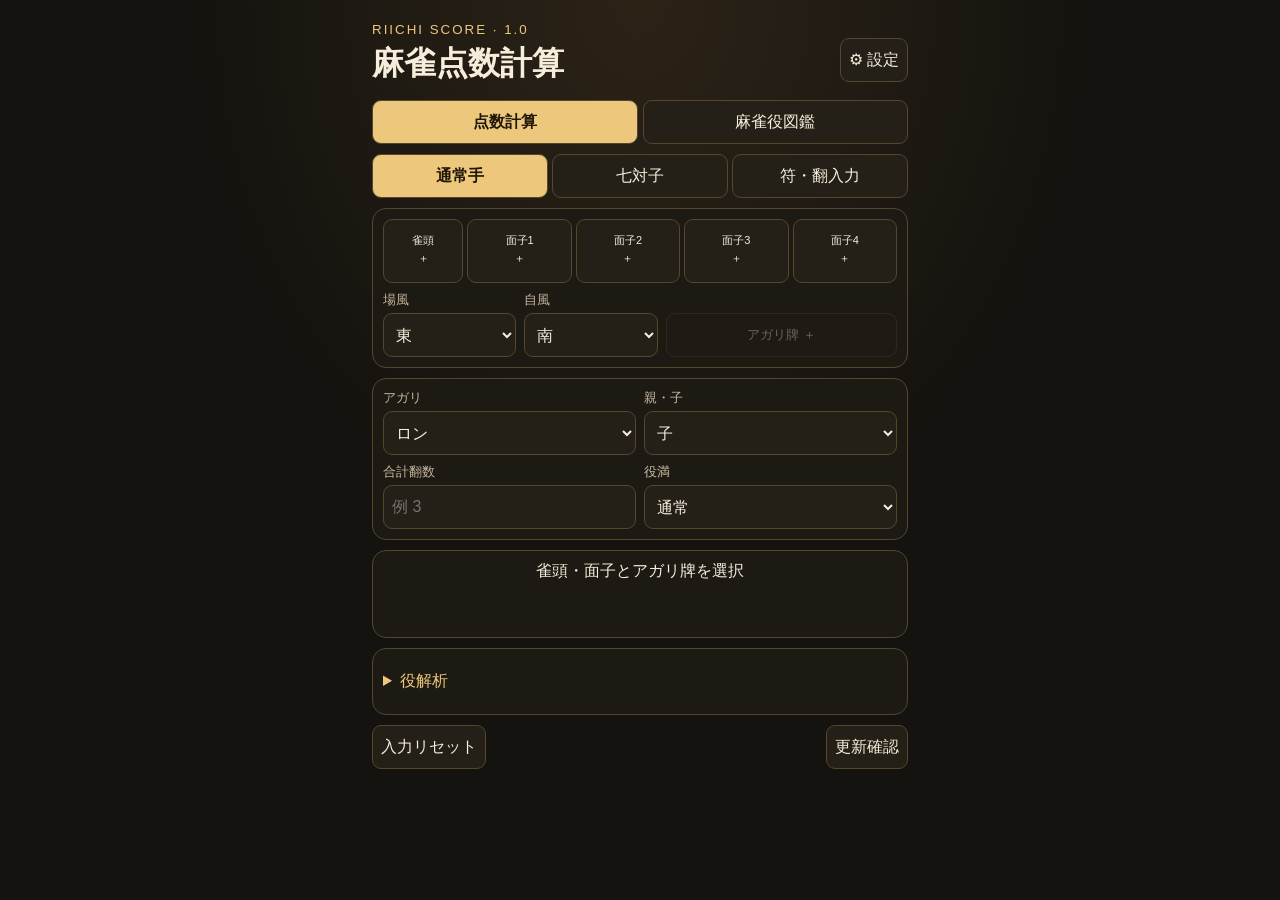
==== index.html @ 222a1c21 "Keep yaku application visible and version browser modules" ====
<!doctype html>
<html lang="ja">
<head>
<meta charset="utf-8">
<meta name="viewport" content="width=device-width,initial-scale=1,viewport-fit=cover">
<meta name="theme-color" content="#15130f">
<meta name="apple-mobile-web-app-capable" content="yes">
<link rel="manifest" href="./manifest.webmanifest">
<link rel="apple-touch-icon" href="./icon-192.png">
<link rel="stylesheet" href="./style.css">
<title>麻雀点数計算</title>
</head>
<body><main>
<header><div><small>RIICHI SCORE · 1.0</small><h1>麻雀点数計算</h1></div><button id="settings" aria-label="ルール設定">⚙ 設定</button></header>
<div id="appTabs" role="tablist" aria-label="アプリ画面">
<button type="button" id="scoreTab" role="tab" aria-selected="true" aria-controls="scorePage">点数計算</button>
<button type="button" id="guideTab" role="tab" aria-selected="false" aria-controls="guidePage" tabindex="-1">麻雀役図鑑</button>
</div>
<div id="scorePage" role="tabpanel" aria-labelledby="scoreTab">
<nav id="modes" aria-label="入力モード"></nav>
<section id="hand"><div id="groups"></div><div id="conditions"><label>場風<select id="round"></select></label><label>自風<select id="seat"></select></label><button id="win">アガリ牌 ＋</button></div><label id="pinfuRow" hidden><input type="checkbox" id="pinfu" checked>平和（符計算に適用）</label></section>
<section id="inputs">
<div class="row"><label>アガリ<select id="method"><option value="ron">ロン</option><option value="tsumo">ツモ</option></select></label><label>親・子<select id="dealer"><option value="child">子</option><option value="dealer">親</option></select></label></div>
<div class="row"><label id="chiRow" hidden>七対子の符<select id="chi"><option>25</option><option>50</option></select></label><label id="fuRow" hidden>符<select id="fu"></select></label><label>合計翻数<input id="han" type="number" inputmode="numeric" min="1" max="99" placeholder="例 3"></label><label>役満<select id="yakuman"><option value="0">通常</option></select></label></div>
</section>
<section id="result" aria-live="polite"></section>
<section>
<details id="analysis"><summary>役解析</summary>
<p>通常手は上の入力を使用します。門前の14枚入力では七対子・国士無双や面子の別解も比較します。</p>
<label><span><input id="useFullHand" type="checkbox">門前の14枚を入力（最後の1枚が和了牌）</span></label>
<label id="fullHandRow" hidden>m＝萬子、p＝筒子、s＝索子、z＝字牌（東南西北白發中）<input id="fullHand" type="text" placeholder="例 1122334455667m 7m" autocapitalize="off" spellcheck="false"></label>
<div class="row" id="analysisWinds" hidden><label>場風<select id="analysisRound"></select></label><label>自風<select id="analysisSeat"></select></label></div>
<label>リーチ<select id="reach"><option value="0">なし</option><option value="1">リーチ</option><option value="2">ダブルリーチ</option></select></label>
<details id="yakuCustom"><summary>カスタム ▼</summary>
<label>和了時の状況<select id="yakuEvent"></select></label>
<label><span><input id="ippatsu" type="checkbox">一発</span></label>
<div class="row"><label>ドラ<input id="dora" type="number" min="0" max="99" inputmode="numeric"></label><label>裏ドラ<input id="ura" type="number" min="0" max="99" inputmode="numeric"></label><label>赤ドラ<input id="aka" type="number" min="0" max="99" inputmode="numeric"></label></div>
<label id="localYakuRow" hidden><span><input id="localYaku" type="checkbox">手の内一盃口を採用（ローカル・1翻）</span></label>
</details>
<div id="yakuResults" aria-live="polite">役解析を読み込み中…</div>
<button id="applyHan" type="button" disabled>翻数に適用</button>
</details>

</section>
<footer><button id="reset">入力リセット</button><button id="update">更新確認</button></footer><p id="status" role="status"></p>
</div>
<div id="guidePage" role="tabpanel" aria-labelledby="guideTab" hidden>
<section>
<div class="row"><label>役名<input id="search" type="search" placeholder="例 平和・ピンフ"></label></div>
<div class="row"><label>種類<select id="type"><option value="">すべて</option><option>通常役</option><option>役満</option><option>ダブル役満</option><option>ローカル役</option></select></label>
<label>翻数・倍率<select id="value"><option value="">すべて</option><option>1翻</option><option>2翻</option><option>3翻</option><option>4翻</option><option>5翻</option><option>6翻</option><option>役満</option><option>ダブル役満</option></select></label></div>
</section>
<p>役満の倍率とローカル役の扱いは卓のルールで異なります。牌は完成形の一例です。金の実線は対子、破線は副露です。槓や流し満貫などは14枚と異なる例を表示します。</p>
<div id="guide"></div>
<p>参考資料　<a href="https://www.nihon-majan.org/ritimajyanyakuitiran.html">日本麻雀連盟</a>・<a href="https://saikouisen.com/pdf/saikouisen_regulation.pdf">最高位戦</a>・<a href="https://www.jannavi.net/yaku/local_yaku/">ジャンナビ</a>・<a href="https://www.mahjong-toryu.com/rule.html">麻雀闘龍</a></p>

</div>
</main>
<dialog id="picker"><div class="sheet"><header><h2 id="pickerTitle"></h2><button id="close">閉じる</button></header><div id="pickerBody"></div></div></dialog>
<script type="module" src="./app.mjs?v=1.0.6"></script>
</body></html>
---- style.css ----
*{box-sizing:border-box} [hidden]{display:none!important}
:root{color-scheme:dark;font-family:-apple-system,BlinkMacSystemFont,"Hiragino Sans",sans-serif;color:#f6eddb;background:#15130f;--gold:#edc87c;--line:#55462d;--muted:#c6b89f}
body{margin:0;background:radial-gradient(ellipse at top,#2c2317,transparent 450px)}
main{max-width:560px;margin:auto;padding: max(20px,env(safe-area-inset-top)) 12px max(16px,env(safe-area-inset-bottom))}
header,.row,footer,#conditions{display:flex;align-items:center;gap:8px}header,footer{justify-content:space-between}
h1{font-size:clamp(23px,6vw,32px);margin:4px 0 14px} h2{font-size:19px} small{color:var(--gold);letter-spacing:.15em}
button,input,select{font:inherit;color:inherit} button,select,input[type=number]{min-height:44px;border:1px solid var(--line);border-radius:9px;background:#241f17;padding:6px 8px}button{cursor:pointer}button:disabled{opacity:.35;cursor:default}
button:focus-visible,select:focus-visible,input:focus-visible{outline:2px solid var(--gold)}
nav,#groups{display:grid;gap:4px}nav{grid-template-columns:repeat(3,1fr);margin-bottom:10px}nav button[aria-pressed=true]{background:var(--gold);color:#20170a;font-weight:700}
section{margin-bottom:10px;border:1px solid var(--line);border-radius:14px;background:#1d1913;padding:10px}
#groups{grid-template-columns:.77fr repeat(4,1fr)}.slot{padding:3px 1px;min-width:0;min-height:64px;display:grid;justify-items:center;align-content:center;gap:3px;font-size:11px}
.faces{display:flex;justify-content:center;gap:1px}.tile{display:inline-grid;place-content:center;background:#fffbee;color:#1d3027;border-bottom:2px solid #a7a082;border-radius:3px;font-family:serif;font-weight:700;line-height:.95;min-width:1.05em;min-height:1.5em;white-space:nowrap;text-align:center}.tile i{font-size:.7em;font-style:normal;color:#a12322}.red{color:#a12322}.slot .tile{font-size:clamp(10px,2.9vw,16px)}
#conditions,.row{margin-top:8px}.row:first-child{margin-top:0}
label{display:grid;gap:4px;color:var(--muted);font-size:13px;flex:1;min-width:0}select,input[type=number]{width:100%;font-size:16px;color:#f6eddb}
#win{align-self:end;flex:1.6;font-size:13px}#pinfuRow{display:flex;align-items:center;min-height:44px}
#result{min-height:88px;text-align:center}#result strong{display:block;font-size:clamp(28px,8vw,44px);color:var(--gold);font-variant-numeric:tabular-nums}#result p,#status{color:var(--muted);margin:6px 0;font-size:13px}
#picker{position:fixed;inset:auto 0 0;margin:0 auto;width:min(100%,560px);max-width:100%;max-height:none;border:0;background:transparent;color:inherit;padding:0;overflow:hidden}
#picker::backdrop{background:#000a}
#picker[open]{animation:sheet-enter .2s ease-out}
@keyframes sheet-enter{from{transform:translateY(100%)}}
@media(prefers-reduced-motion:reduce){#picker[open]{animation:none}}
.sheet{
  display:flex;flex-direction:column;
  max-height:calc(100vh - max(8px,env(safe-area-inset-top)));
  max-height:calc(100dvh - max(8px,env(safe-area-inset-top)));
  padding:8px max(12px,env(safe-area-inset-right)) max(8px,env(safe-area-inset-bottom)) max(12px,env(safe-area-inset-left));
  border:1px solid var(--line);border-radius:18px 18px 0 0;background:#241e15;
}
.sheet > header{flex:none;padding-bottom:6px}
.sheet h2{margin:0}
.sheet > header button{flex-shrink:0}
#pickerBody{min-height:0;overflow-y:auto;overscroll-behavior:contain;padding:3px}
#settingsError:empty{display:none}
.pickerGrid{display:flex;flex-wrap:wrap;align-items:flex-start;gap:6px}
.pickerGrid + button{margin-top:6px}
.pickerGrid button{min-width:44px;min-height:48px}
.pickerGrid .tile{font-size:23px}
.pickerGrid button.selected{border-color:var(--gold);background:#51401e}
.honor{min-width:1.05em}.h31{color:transparent;position:relative}.h31::after{content:"";position:absolute;inset:17%;border:1px solid #3a6183;border-radius:2px}.h33{color:#a12322}

.tile-image{display:block;width:30px;height:40px;background:#fffbee;border-radius:3px;box-shadow:inset 0 -2px #a7a082}
.slot .tile-image{width:clamp(11px,3.5vw,22px);height:auto;aspect-ratio:3/4}

a{color:var(--gold)}
#analysis summary,#guide summary{cursor:pointer;min-height:44px;padding:12px 0;color:var(--gold)}
#analysis input[type=text],#search{width:100%;min-height:44px;font-size:16px;border:1px solid var(--line);border-radius:9px;background:#241f17;padding:8px}
#analysis label{margin:5px 0}
#yakuResults article,#guide details{padding:8px 10px;margin-top:8px;border:1px solid var(--line);border-radius:9px;background:#241e15}
#yakuResults .faces{display:inline-flex;vertical-align:middle;margin-bottom:4px}
.guideTiles{display:flex;flex-wrap:wrap;gap:3px}
.guideTiles .tile{width:30px;height:40px;font-size:14px}
#appTabs{display:grid;grid-template-columns:1fr 1fr;gap:5px;margin-bottom:10px}
#appTabs [aria-selected=true]{background:var(--gold);color:#20170a;font-weight:700}
#guide .guideTiles{display:flex;flex-wrap:wrap;gap:6px;margin:8px 0}
#guide .guideGroup{display:inline-flex;align-items:center;gap:1px;padding:3px;border:1px solid var(--line);border-radius:4px}
#guide .guideGroup[data-kind=pair]{border-color:var(--gold)}
#guide .guideGroup[data-kind=open]{border-style:dashed;border-color:var(--gold)}
#guide .guideTiles .tile,#guide .guideTiles img.tile-image{display:inline-grid;flex:none;width:clamp(12px,4vw,20px);height:clamp(16px,5.34vw,27px);min-width:0;min-height:0;font-size:clamp(9px,2.7vw,13px);object-fit:contain}
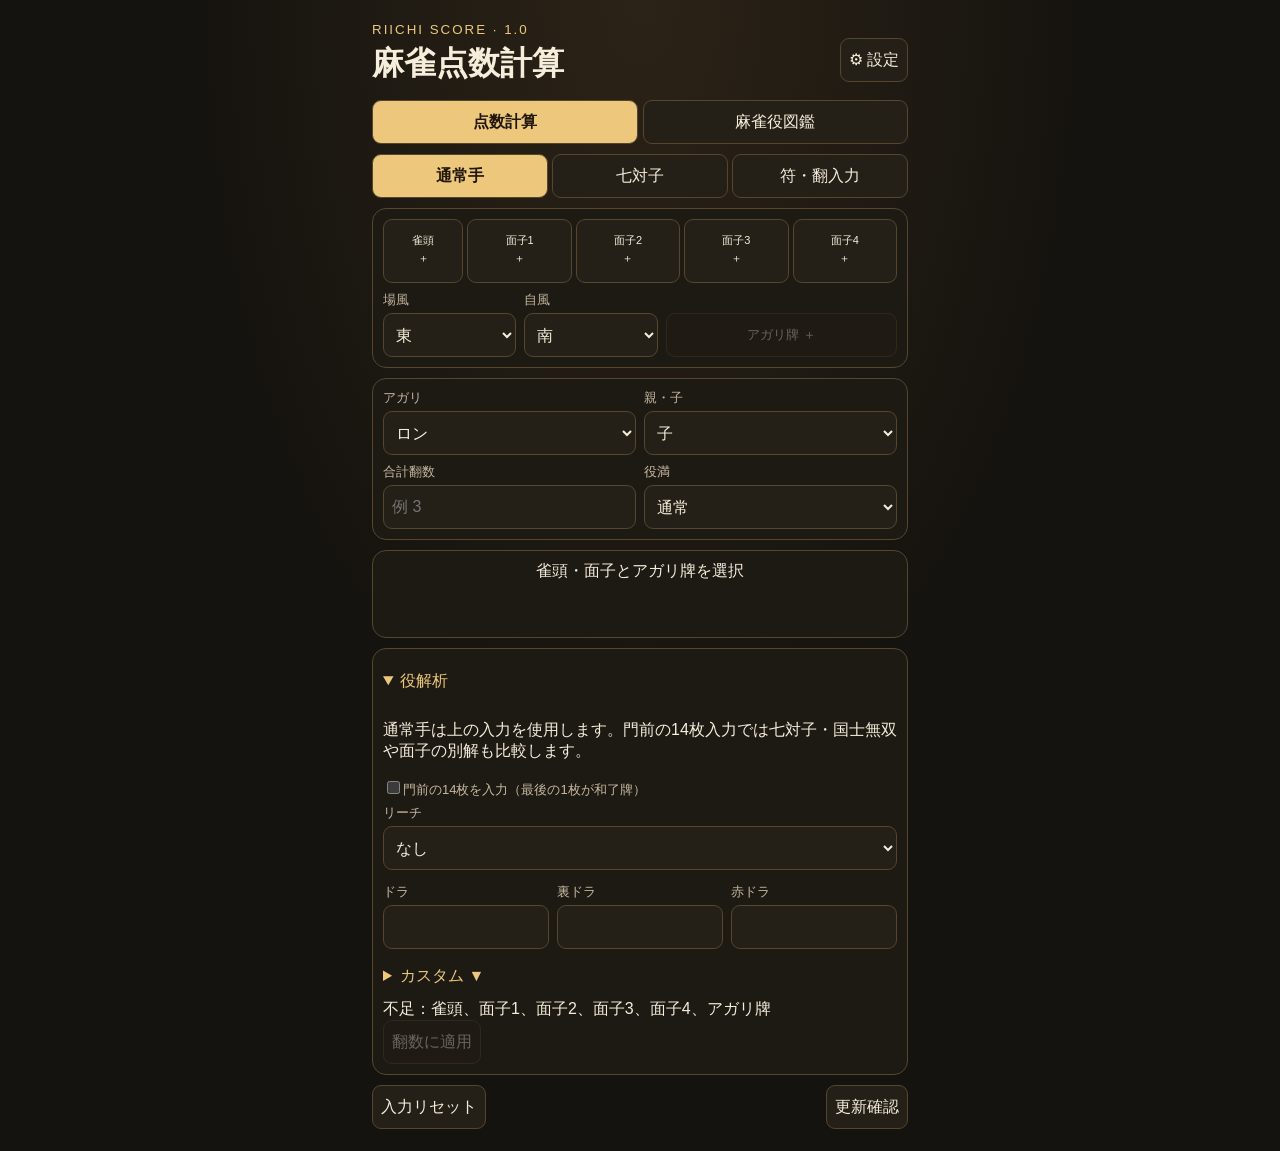
==== commit 754f2a9c: "Show compact yaku illustrations and open analysis by default" ====
--- a/index.html
+++ b/index.html
@@ -25,16 +25,16 @@
 </section>
 <section id="result" aria-live="polite"></section>
 <section>
-<details id="analysis"><summary>役解析</summary>
+<details id="analysis" open><summary>役解析</summary>
 <p>通常手は上の入力を使用します。門前の14枚入力では七対子・国士無双や面子の別解も比較します。</p>
 <label><span><input id="useFullHand" type="checkbox">門前の14枚を入力（最後の1枚が和了牌）</span></label>
 <label id="fullHandRow" hidden>m＝萬子、p＝筒子、s＝索子、z＝字牌（東南西北白發中）<input id="fullHand" type="text" placeholder="例 1122334455667m 7m" autocapitalize="off" spellcheck="false"></label>
 <div class="row" id="analysisWinds" hidden><label>場風<select id="analysisRound"></select></label><label>自風<select id="analysisSeat"></select></label></div>
 <label>リーチ<select id="reach"><option value="0">なし</option><option value="1">リーチ</option><option value="2">ダブルリーチ</option></select></label>
+<div class="row"><label>ドラ<input id="dora" type="number" min="0" max="99" inputmode="numeric"></label><label>裏ドラ<input id="ura" type="number" min="0" max="99" inputmode="numeric"></label><label>赤ドラ<input id="aka" type="number" min="0" max="99" inputmode="numeric"></label></div>
 <details id="yakuCustom"><summary>カスタム ▼</summary>
 <label>和了時の状況<select id="yakuEvent"></select></label>
 <label><span><input id="ippatsu" type="checkbox">一発</span></label>
-<div class="row"><label>ドラ<input id="dora" type="number" min="0" max="99" inputmode="numeric"></label><label>裏ドラ<input id="ura" type="number" min="0" max="99" inputmode="numeric"></label><label>赤ドラ<input id="aka" type="number" min="0" max="99" inputmode="numeric"></label></div>
 <label id="localYakuRow" hidden><span><input id="localYaku" type="checkbox">手の内一盃口を採用（ローカル・1翻）</span></label>
 </details>
 <div id="yakuResults" aria-live="polite">役解析を読み込み中…</div>
@@ -50,12 +50,12 @@
 <div class="row"><label>種類<select id="type"><option value="">すべて</option><option>通常役</option><option>役満</option><option>ダブル役満</option><option>ローカル役</option></select></label>
 <label>翻数・倍率<select id="value"><option value="">すべて</option><option>1翻</option><option>2翻</option><option>3翻</option><option>4翻</option><option>5翻</option><option>6翻</option><option>役満</option><option>ダブル役満</option></select></label></div>
 </section>
-<p>役満の倍率とローカル役の扱いは卓のルールで異なります。牌は完成形の一例です。金の実線は対子、破線は副露です。槓や流し満貫などは14枚と異なる例を表示します。</p>
+<p>役満の倍率とローカル役の扱いは卓のルールで異なります。牌は完成形の一例です。手牌の右に離した1枚がアガリ牌です。鳴いた牌は副露の中で横向きに表示します。槓や流し満貫などは14枚と異なる例を表示します。</p>
 <div id="guide"></div>
 <p>参考資料　<a href="https://www.nihon-majan.org/ritimajyanyakuitiran.html">日本麻雀連盟</a>・<a href="https://saikouisen.com/pdf/saikouisen_regulation.pdf">最高位戦</a>・<a href="https://www.jannavi.net/yaku/local_yaku/">ジャンナビ</a>・<a href="https://www.mahjong-toryu.com/rule.html">麻雀闘龍</a></p>
 
 </div>
 </main>
 <dialog id="picker"><div class="sheet"><header><h2 id="pickerTitle"></h2><button id="close">閉じる</button></header><div id="pickerBody"></div></div></dialog>
-<script type="module" src="./app.mjs?v=1.0.6"></script>
+<script type="module" src="./app.mjs?v=1.0.9"></script>
 </body></html>
--- a/style.css
+++ b/style.css
@@ -51,8 +51,9 @@
 .guideTiles .tile{width:30px;height:40px;font-size:14px}
 #appTabs{display:grid;grid-template-columns:1fr 1fr;gap:5px;margin-bottom:10px}
 #appTabs [aria-selected=true]{background:var(--gold);color:#20170a;font-weight:700}
-#guide .guideTiles{display:flex;flex-wrap:wrap;gap:6px;margin:8px 0}
-#guide .guideGroup{display:inline-flex;align-items:center;gap:1px;padding:3px;border:1px solid var(--line);border-radius:4px}
-#guide .guideGroup[data-kind=pair]{border-color:var(--gold)}
-#guide .guideGroup[data-kind=open]{border-style:dashed;border-color:var(--gold)}
+#guide .guideTiles{--tile-w:clamp(12px,4vw,20px);--tile-h:clamp(16px,5.34vw,27px);display:flex;flex-wrap:wrap;align-items:flex-end;gap:6px;margin:8px 0}
+#guide :is(.guideHand,.guideMeld,.guideWin){display:inline-flex;align-items:flex-end;gap:1px;max-width:100%}
+#guide .guideHand{flex-wrap:wrap}
+#guide .guideSideways{position:relative;width:var(--tile-h);height:var(--tile-w);flex:none}
+#guide .guideSideways > :is(.tile,.tile-image){position:absolute;top:50%;left:50%;transform:translate(-50%,-50%) rotate(-90deg)}
 #guide .guideTiles .tile,#guide .guideTiles img.tile-image{display:inline-grid;flex:none;width:clamp(12px,4vw,20px);height:clamp(16px,5.34vw,27px);min-width:0;min-height:0;font-size:clamp(9px,2.7vw,13px);object-fit:contain}
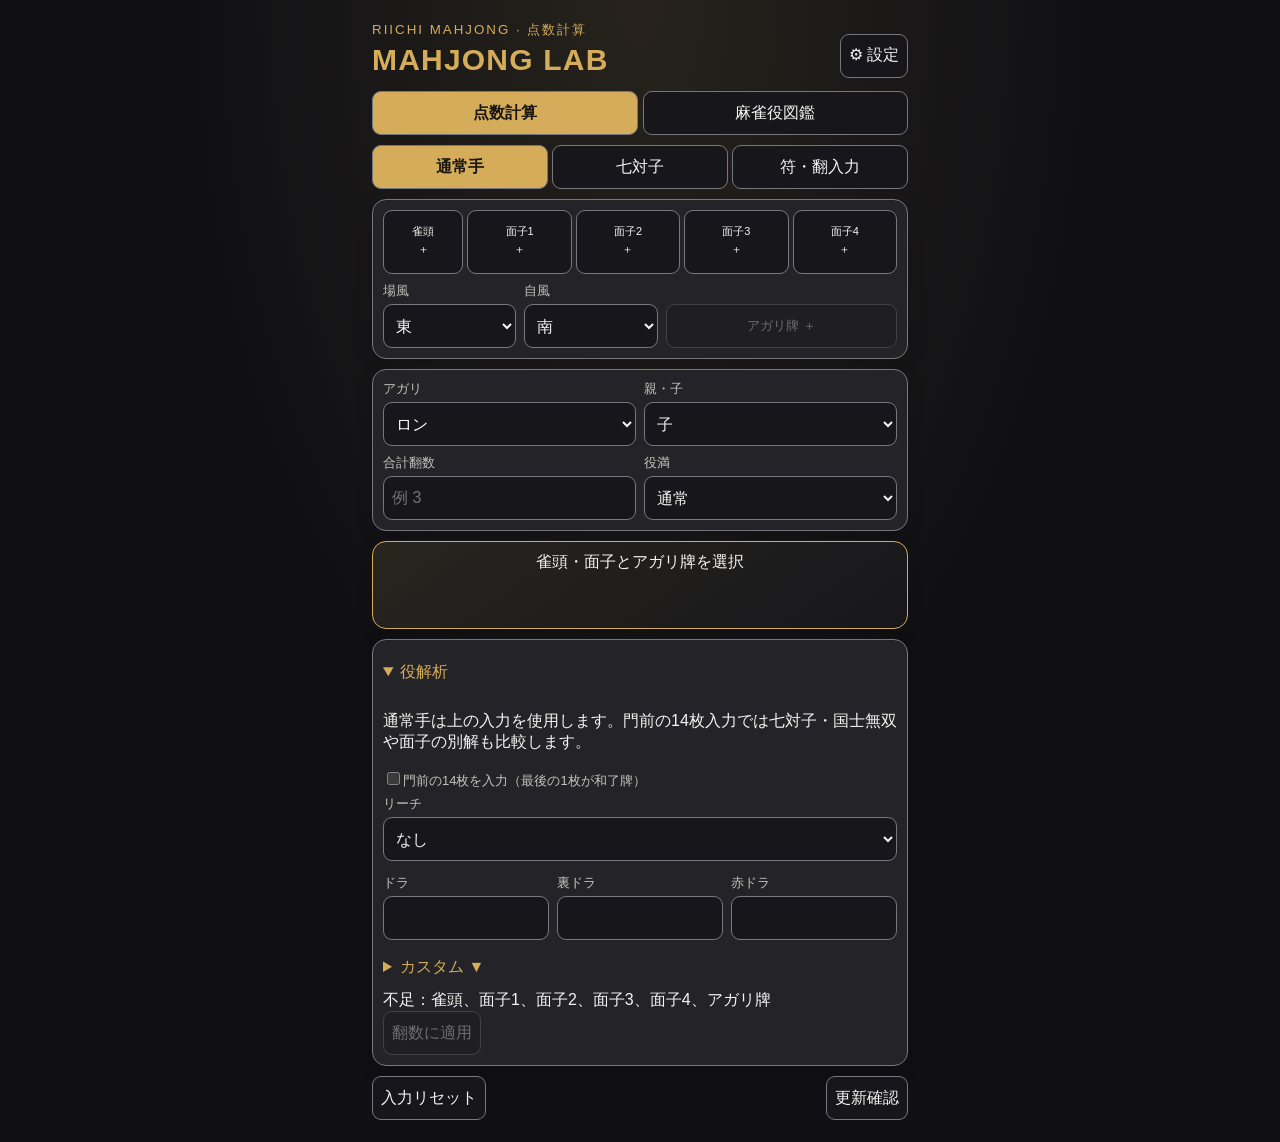
==== commit 3f45eb1e: "Rebrand as MAHJONG LAB with black and gold theme and PWA icons" ====
--- a/index.html
+++ b/index.html
@@ -3,15 +3,19 @@
 <head>
 <meta charset="utf-8">
 <meta name="viewport" content="width=device-width,initial-scale=1,viewport-fit=cover">
-<meta name="theme-color" content="#15130f">
+<meta name="theme-color" content="#101014">
+<meta name="apple-mobile-web-app-title" content="MAHJONG LAB">
+<link rel="apple-touch-icon" sizes="180x180" href="./apple-touch-icon.png?v=mahjong-lab-1">
+<link rel="icon" type="image/png" sizes="32x32" href="./favicon-32.png?v=mahjong-lab-1">
+<link rel="icon" href="./favicon.ico?v=mahjong-lab-1" sizes="any">
 <meta name="apple-mobile-web-app-capable" content="yes">
 <link rel="manifest" href="./manifest.webmanifest">
-<link rel="apple-touch-icon" href="./icon-192.png">
-<link rel="stylesheet" href="./style.css">
-<title>麻雀点数計算</title>
+
+<link rel="stylesheet" href="./style.css?v=mahjong-lab-1">
+<title>MAHJONG LAB</title>
 </head>
 <body><main>
-<header><div><small>RIICHI SCORE · 1.0</small><h1>麻雀点数計算</h1></div><button id="settings" aria-label="ルール設定">⚙ 設定</button></header>
+<header><div><small>RIICHI MAHJONG · 点数計算</small><h1>MAHJONG LAB</h1></div><button id="settings" aria-label="ルール設定">⚙ 設定</button></header>
 <div id="appTabs" role="tablist" aria-label="アプリ画面">
 <button type="button" id="scoreTab" role="tab" aria-selected="true" aria-controls="scorePage">点数計算</button>
 <button type="button" id="guideTab" role="tab" aria-selected="false" aria-controls="guidePage" tabindex="-1">麻雀役図鑑</button>
@@ -51,11 +55,12 @@
 <label>翻数・倍率<select id="value"><option value="">すべて</option><option>1翻</option><option>2翻</option><option>3翻</option><option>4翻</option><option>5翻</option><option>6翻</option><option>役満</option><option>ダブル役満</option></select></label></div>
 </section>
 <p>役満の倍率とローカル役の扱いは卓のルールで異なります。牌は完成形の一例です。手牌の右に離した1枚がアガリ牌です。鳴いた牌は副露の中で横向きに表示します。槓や流し満貫などは14枚と異なる例を表示します。</p>
+<details><summary>初心者向け用語</summary><p>雀頭（ジャントウ）は同じ牌2枚。順子（シュンツ）は同じ種類の連番3枚、刻子（コーツ）は同じ牌3枚です。門前（メンゼン）はチー・ポン・明槓をしていない状態。両面待ちは、たとえば4・5に対して3か6を待つ形です。么九牌は1・9・字牌のことです。</p></details>
 <div id="guide"></div>
 <p>参考資料　<a href="https://www.nihon-majan.org/ritimajyanyakuitiran.html">日本麻雀連盟</a>・<a href="https://saikouisen.com/pdf/saikouisen_regulation.pdf">最高位戦</a>・<a href="https://www.jannavi.net/yaku/local_yaku/">ジャンナビ</a>・<a href="https://www.mahjong-toryu.com/rule.html">麻雀闘龍</a></p>
 
 </div>
 </main>
 <dialog id="picker"><div class="sheet"><header><h2 id="pickerTitle"></h2><button id="close">閉じる</button></header><div id="pickerBody"></div></div></dialog>
-<script type="module" src="./app.mjs?v=1.0.9"></script>
+<script type="module" src="./app.mjs?v=1.0.10"></script>
 </body></html>
--- a/style.css
+++ b/style.css
@@ -1,17 +1,17 @@
 *{box-sizing:border-box} [hidden]{display:none!important}
-:root{color-scheme:dark;font-family:-apple-system,BlinkMacSystemFont,"Hiragino Sans",sans-serif;color:#f6eddb;background:#15130f;--gold:#edc87c;--line:#55462d;--muted:#c6b89f}
-body{margin:0;background:radial-gradient(ellipse at top,#2c2317,transparent 450px)}
+:root{color-scheme:dark;font-family:-apple-system,BlinkMacSystemFont,"Hiragino Sans",sans-serif;color:#f5f4f2;background:#101014;--gold:#d5ac59;--line:#777780;--muted:#c5c2bd}
+body{margin:0;background:radial-gradient(ellipse at top,#27231c,transparent 450px)}
 main{max-width:560px;margin:auto;padding: max(20px,env(safe-area-inset-top)) 12px max(16px,env(safe-area-inset-bottom))}
 header,.row,footer,#conditions{display:flex;align-items:center;gap:8px}header,footer{justify-content:space-between}
 h1{font-size:clamp(23px,6vw,32px);margin:4px 0 14px} h2{font-size:19px} small{color:var(--gold);letter-spacing:.15em}
-button,input,select{font:inherit;color:inherit} button,select,input[type=number]{min-height:44px;border:1px solid var(--line);border-radius:9px;background:#241f17;padding:6px 8px}button{cursor:pointer}button:disabled{opacity:.35;cursor:default}
+button,input,select{font:inherit;color:inherit} button,select,input[type=number]{min-height:44px;border:1px solid var(--line);border-radius:9px;background:#17171b;padding:6px 8px}button{cursor:pointer}button:disabled{opacity:.35;cursor:default}
 button:focus-visible,select:focus-visible,input:focus-visible{outline:2px solid var(--gold)}
-nav,#groups{display:grid;gap:4px}nav{grid-template-columns:repeat(3,1fr);margin-bottom:10px}nav button[aria-pressed=true]{background:var(--gold);color:#20170a;font-weight:700}
-section{margin-bottom:10px;border:1px solid var(--line);border-radius:14px;background:#1d1913;padding:10px}
+nav,#groups{display:grid;gap:4px}nav{grid-template-columns:repeat(3,1fr);margin-bottom:10px}nav button[aria-pressed=true]{background:var(--gold);color:#19150f;font-weight:700}
+section{margin-bottom:10px;border:1px solid var(--line);border-radius:14px;background:#242428;padding:10px}
 #groups{grid-template-columns:.77fr repeat(4,1fr)}.slot{padding:3px 1px;min-width:0;min-height:64px;display:grid;justify-items:center;align-content:center;gap:3px;font-size:11px}
 .faces{display:flex;justify-content:center;gap:1px}.tile{display:inline-grid;place-content:center;background:#fffbee;color:#1d3027;border-bottom:2px solid #a7a082;border-radius:3px;font-family:serif;font-weight:700;line-height:.95;min-width:1.05em;min-height:1.5em;white-space:nowrap;text-align:center}.tile i{font-size:.7em;font-style:normal;color:#a12322}.red{color:#a12322}.slot .tile{font-size:clamp(10px,2.9vw,16px)}
 #conditions,.row{margin-top:8px}.row:first-child{margin-top:0}
-label{display:grid;gap:4px;color:var(--muted);font-size:13px;flex:1;min-width:0}select,input[type=number]{width:100%;font-size:16px;color:#f6eddb}
+label{display:grid;gap:4px;color:var(--muted);font-size:13px;flex:1;min-width:0}select,input[type=number]{width:100%;font-size:16px;color:#f5f4f2}
 #win{align-self:end;flex:1.6;font-size:13px}#pinfuRow{display:flex;align-items:center;min-height:44px}
 #result{min-height:88px;text-align:center}#result strong{display:block;font-size:clamp(28px,8vw,44px);color:var(--gold);font-variant-numeric:tabular-nums}#result p,#status{color:var(--muted);margin:6px 0;font-size:13px}
 #picker{position:fixed;inset:auto 0 0;margin:0 auto;width:min(100%,560px);max-width:100%;max-height:none;border:0;background:transparent;color:inherit;padding:0;overflow:hidden}
@@ -24,7 +24,7 @@
   max-height:calc(100vh - max(8px,env(safe-area-inset-top)));
   max-height:calc(100dvh - max(8px,env(safe-area-inset-top)));
   padding:8px max(12px,env(safe-area-inset-right)) max(8px,env(safe-area-inset-bottom)) max(12px,env(safe-area-inset-left));
-  border:1px solid var(--line);border-radius:18px 18px 0 0;background:#241e15;
+  border:1px solid var(--line);border-radius:18px 18px 0 0;background:#242428;
 }
 .sheet > header{flex:none;padding-bottom:6px}
 .sheet h2{margin:0}
@@ -35,7 +35,7 @@
 .pickerGrid + button{margin-top:6px}
 .pickerGrid button{min-width:44px;min-height:48px}
 .pickerGrid .tile{font-size:23px}
-.pickerGrid button.selected{border-color:var(--gold);background:#51401e}
+.pickerGrid button.selected{border-color:var(--gold);background:#43361f}
 .honor{min-width:1.05em}.h31{color:transparent;position:relative}.h31::after{content:"";position:absolute;inset:17%;border:1px solid #3a6183;border-radius:2px}.h33{color:#a12322}
 
 .tile-image{display:block;width:30px;height:40px;background:#fffbee;border-radius:3px;box-shadow:inset 0 -2px #a7a082}
@@ -43,17 +43,28 @@
 
 a{color:var(--gold)}
 #analysis summary,#guide summary{cursor:pointer;min-height:44px;padding:12px 0;color:var(--gold)}
-#analysis input[type=text],#search{width:100%;min-height:44px;font-size:16px;border:1px solid var(--line);border-radius:9px;background:#241f17;padding:8px}
+#analysis input[type=text],#search{width:100%;min-height:44px;font-size:16px;border:1px solid var(--line);border-radius:9px;background:#17171b;padding:8px}
 #analysis label{margin:5px 0}
-#yakuResults article,#guide details{padding:8px 10px;margin-top:8px;border:1px solid var(--line);border-radius:9px;background:#241e15}
+#yakuResults article,#guide details{padding:8px 10px;margin-top:8px;border:1px solid var(--line);border-radius:9px;background:#242428}
 #yakuResults .faces{display:inline-flex;vertical-align:middle;margin-bottom:4px}
 .guideTiles{display:flex;flex-wrap:wrap;gap:3px}
 .guideTiles .tile{width:30px;height:40px;font-size:14px}
 #appTabs{display:grid;grid-template-columns:1fr 1fr;gap:5px;margin-bottom:10px}
-#appTabs [aria-selected=true]{background:var(--gold);color:#20170a;font-weight:700}
+#appTabs [aria-selected=true]{background:var(--gold);color:#19150f;font-weight:700}
 #guide .guideTiles{--tile-w:clamp(12px,4vw,20px);--tile-h:clamp(16px,5.34vw,27px);display:flex;flex-wrap:wrap;align-items:flex-end;gap:6px;margin:8px 0}
 #guide :is(.guideHand,.guideMeld,.guideWin){display:inline-flex;align-items:flex-end;gap:1px;max-width:100%}
 #guide .guideHand{flex-wrap:wrap}
 #guide .guideSideways{position:relative;width:var(--tile-h);height:var(--tile-w);flex:none}
 #guide .guideSideways > :is(.tile,.tile-image){position:absolute;top:50%;left:50%;transform:translate(-50%,-50%) rotate(-90deg)}
 #guide .guideTiles .tile,#guide .guideTiles img.tile-image{display:inline-grid;flex:none;width:clamp(12px,4vw,20px);height:clamp(16px,5.34vw,27px);min-width:0;min-height:0;font-size:clamp(9px,2.7vw,13px);object-fit:contain}
+#guide .guidePair{display:inline-flex;gap:1px;margin-right:2px}
+#guide .guideWin{position:relative}
+#guide .guideWin:has(small){flex-direction:column;align-items:center}
+#guide .guideWin small{font-size:9px;line-height:1;color:var(--gold);white-space:nowrap}
+
+/* MAHJONG LAB brand; tile faces retain their original suit colors. */
+header h1{color:var(--gold);letter-spacing:.04em;font-size:clamp(20px,5.5vw,30px)}
+header>div{min-width:0}header>button{flex-shrink:0}
+button,select{touch-action:manipulation}input[type=checkbox]{accent-color:var(--gold)}
+section{box-shadow:0 4px 18px #0002}#result{border-color:var(--gold);background:linear-gradient(145deg,#28251f,#17171b)}
+button:not(:disabled):active{filter:brightness(1.18)}
